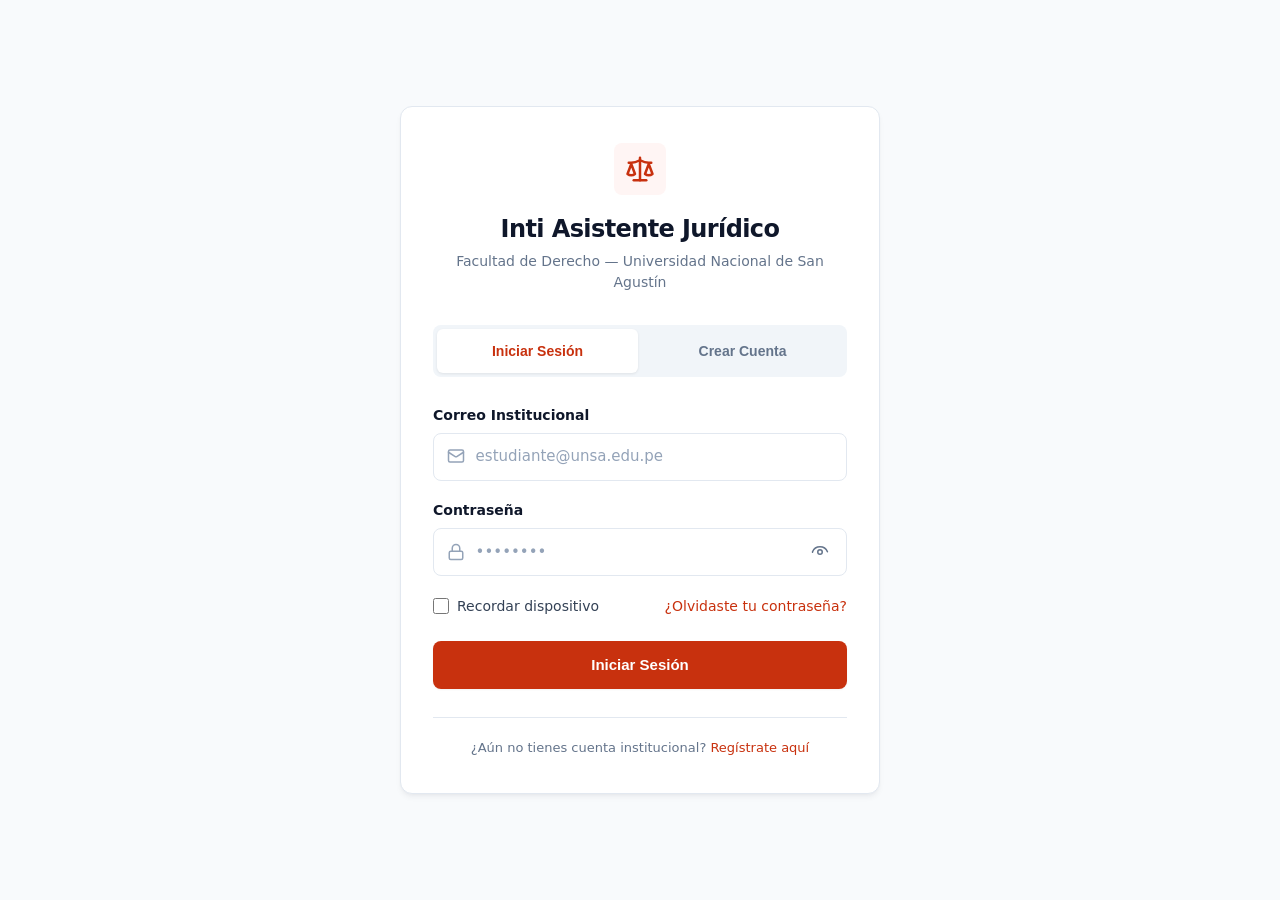
==== frontend/index.html @ 2daa5d87 "feat(frontend): implement responsive login and registration views with @unsa.edu.pe validation (#16)" ====
<!DOCTYPE html>
<html lang="es">
<head>
  <meta charset="UTF-8">
  <meta name="viewport" content="width=device-width, initial-scale=1.0">
  <title>Acceso Institucional — Inti Asistente Jurídico (UNSA)</title>
  <meta name="description" content="Portal de autenticación institucional de Inti, asistente jurídico basado en RAG para la Facultad de Derecho de la Universidad Nacional de San Agustín.">
  
  <!-- Estilos CSS -->
  <link rel="stylesheet" href="css/variables.css">
  <link rel="stylesheet" href="css/auth.css">
</head>
<body>

  <main class="auth-container" role="main">
    
    <!-- Encabezado Institucional -->
    <header class="auth-header">
      <div class="auth-brand-logo" data-icon="scale" aria-hidden="true"></div>
      <h1 class="auth-title">Inti Asistente Jurídico</h1>
      <p class="auth-subtitle">Facultad de Derecho — Universidad Nacional de San Agustín</p>
    </header>

    <!-- Banner Global de Notificaciones (Éxito / Error) -->
    <div id="global-alert" class="alert-banner" role="alert" aria-live="polite"></div>

    <!-- Navegación de Pestañas (Tabs) -->
    <nav class="auth-tabs" role="tablist" aria-label="Opciones de Acceso">
      <button 
        type="button" 
        id="tab-login" 
        class="tab-btn active" 
        role="tab" 
        aria-selected="true" 
        aria-controls="panel-login">
        Iniciar Sesión
      </button>
      <button 
        type="button" 
        id="tab-register" 
        class="tab-btn" 
        role="tab" 
        aria-selected="false" 
        aria-controls="panel-register">
        Crear Cuenta
      </button>
    </nav>

    <!-- Pestaña 1: Iniciar Sesión -->
    <section id="panel-login" class="auth-panel active" role="tabpanel" aria-labelledby="tab-login">
      <form id="form-login" novalidate>
        
        <div class="form-group">
          <label for="login-email" class="form-label">Correo Institucional</label>
          <div class="input-wrapper">
            <span class="input-prefix-icon" data-icon="mail" aria-hidden="true"></span>
            <input 
              type="email" 
              id="login-email" 
              name="email" 
              class="form-input" 
              placeholder="estudiante@unsa.edu.pe" 
              autocomplete="username" 
              required>
          </div>
          <div class="field-error-msg" id="login-email-error" aria-live="polite"></div>
        </div>

        <div class="form-group">
          <label for="login-password" class="form-label">Contraseña</label>
          <div class="input-wrapper">
            <span class="input-prefix-icon" data-icon="lock" aria-hidden="true"></span>
            <input 
              type="password" 
              id="login-password" 
              name="password" 
              class="form-input" 
              placeholder="••••••••" 
              autocomplete="current-password" 
              required>
            <button 
              type="button" 
              class="btn-toggle-password" 
              data-target="login-password">
            </button>
          </div>
          <div class="field-error-msg" id="login-password-error" aria-live="polite"></div>
        </div>

        <div class="form-utilities">
          <label class="checkbox-label">
            <input type="checkbox" id="remember-me" name="remember">
            <span>Recordar dispositivo</span>
          </label>
          <a href="#recuperar" class="auth-link" id="link-forgot-password">¿Olvidaste tu contraseña?</a>
        </div>

        <button type="submit" class="btn-submit">
          <span>Iniciar Sesión</span>
        </button>

        <footer class="auth-footer">
          <span>¿Aún no tienes cuenta institucional? </span>
          <a href="#registro" class="auth-link" data-switch-tab="register">Regístrate aquí</a>
        </footer>

      </form>
    </section>

    <!-- Pestaña 2: Crear Cuenta Institucional -->
    <section id="panel-register" class="auth-panel" role="tabpanel" aria-labelledby="tab-register">
      <form id="form-register" novalidate>

        <div class="form-group">
          <label for="reg-name" class="form-label">Nombres y Apellidos</label>
          <div class="input-wrapper">
            <span class="input-prefix-icon" data-icon="user" aria-hidden="true"></span>
            <input 
              type="text" 
              id="reg-name" 
              name="name" 
              class="form-input" 
              placeholder="Rodrigo Alexander Fernandez" 
              autocomplete="name" 
              required>
          </div>
          <div class="field-error-msg" id="reg-name-error" aria-live="polite"></div>
        </div>

        <div class="form-group">
          <label for="reg-email" class="form-label">Correo Institucional UNSA</label>
          <div class="input-wrapper">
            <span class="input-prefix-icon" data-icon="mail" aria-hidden="true"></span>
            <input 
              type="email" 
              id="reg-email" 
              name="email" 
              class="form-input" 
              placeholder="usuario@unsa.edu.pe" 
              autocomplete="email" 
              required>
          </div>
          <div class="field-error-msg" id="reg-email-error" aria-live="polite"></div>
        </div>

        <div class="form-group">
          <label for="reg-role" class="form-label">Rol Académico</label>
          <div class="input-wrapper">
            <select id="reg-role" name="role" class="form-select" required>
              <option value="" disabled selected>Seleccione su rol en la facultad</option>
              <option value="student">Estudiante de Pregrado (Derecho)</option>
              <option value="docent">Docente / Catedrático</option>
              <option value="researcher">Investigador / Egresado</option>
            </select>
          </div>
          <div class="field-error-msg" id="reg-role-error" aria-live="polite"></div>
        </div>

        <div class="form-group">
          <label for="reg-password" class="form-label">Contraseña</label>
          <div class="input-wrapper">
            <span class="input-prefix-icon" data-icon="lock" aria-hidden="true"></span>
            <input 
              type="password" 
              id="reg-password" 
              name="password" 
              class="form-input" 
              placeholder="Mínimo 8 caracteres" 
              autocomplete="new-password" 
              required>
            <button 
              type="button" 
              class="btn-toggle-password" 
              data-target="reg-password">
            </button>
          </div>
          
          <!-- Requisitos Dinámicos de Contraseña -->
          <div class="password-requirements">
            <div class="requirements-title">Requisitos mínimos de seguridad:</div>
            <div class="requirement-item" id="req-len">
              <span class="req-icon" data-icon="alertCircle"></span>
              <span>Al menos 8 caracteres</span>
            </div>
            <div class="requirement-item" id="req-upper">
              <span class="req-icon" data-icon="alertCircle"></span>
              <span>Al menos una letra mayúscula</span>
            </div>
            <div class="requirement-item" id="req-num">
              <span class="req-icon" data-icon="alertCircle"></span>
              <span>Al menos un número</span>
            </div>
            <div class="requirement-item" id="req-special">
              <span class="req-icon" data-icon="alertCircle"></span>
              <span>Al menos un símbolo o carácter especial</span>
            </div>
          </div>
          <div class="field-error-msg" id="reg-password-error" aria-live="polite"></div>
        </div>

        <div class="form-group">
          <label for="reg-password-confirm" class="form-label">Confirmar Contraseña</label>
          <div class="input-wrapper">
            <span class="input-prefix-icon" data-icon="lock" aria-hidden="true"></span>
            <input 
              type="password" 
              id="reg-password-confirm" 
              name="password_confirm" 
              class="form-input" 
              placeholder="Reingrese su contraseña" 
              autocomplete="new-password" 
              required>
            <button 
              type="button" 
              class="btn-toggle-password" 
              data-target="reg-password-confirm">
            </button>
          </div>
          <div class="field-error-msg" id="reg-password-confirm-error" aria-live="polite"></div>
        </div>

        <div class="form-group">
          <label class="checkbox-label">
            <input type="checkbox" id="reg-terms" name="terms" required>
            <span>Acepto el uso ético y académico de la plataforma para fines de investigación jurídica.</span>
          </label>
          <div class="field-error-msg" id="reg-terms-error" aria-live="polite"></div>
        </div>

        <button type="submit" class="btn-submit">
          <span>Crear Cuenta</span>
        </button>

        <footer class="auth-footer">
          <span>¿Ya tienes una cuenta registrada? </span>
          <a href="#login" class="auth-link" data-switch-tab="login">Inicia sesión</a>
        </footer>

      </form>
    </section>

  </main>

  <!-- Módulos JavaScript -->
  <script type="module" src="js/auth-validation.js"></script>
</body>
</html>
---- frontend/css/variables.css ----
:root {
  /* Paleta Institucional UNSA */
  --color-primary: #C8310E;
  --color-primary-hover: #A3260A;
  --color-primary-light: #FFF5F4;
  --color-primary-focus: rgba(200, 49, 14, 0.2);

  /* Neutros y Superficies */
  --color-bg-app: #F8FAFC;
  --color-surface-card: #FFFFFF;
  --color-text-title: #0F172A;
  --color-text-body: #334155;
  --color-text-muted: #64748B;
  --color-text-subtle: #94A3B8;
  --color-border-subtle: #E2E8F0;
  --color-border-hover: #CBD5E1;

  /* Estados Funcionales */
  --color-success: #059669;
  --color-success-bg: #ECFDF5;
  --color-success-border: #A7F3D0;
  
  --color-error: #DC2626;
  --color-error-bg: #FEF2F2;
  --color-error-border: #FECACA;

  /* Tipografía */
  --font-sans: system-ui, -apple-system, BlinkMacSystemFont, "Segoe UI", Roboto, "Helvetica Neue", Arial, sans-serif;
  --font-mono: ui-monospace, SFMono-Regular, Menlo, Monaco, Consolas, monospace;

  /* Espaciados */
  --radius-sm: 6px;
  --radius-md: 8px;
  --radius-lg: 12px;
  --radius-pill: 9999px;

  /* Sombras Suaves (Sin bordes duros) */
  --shadow-card: 0 4px 6px -1px rgba(15, 23, 42, 0.05), 0 2px 4px -2px rgba(15, 23, 42, 0.05);
  --shadow-button: 0 1px 2px 0 rgba(0, 0, 0, 0.05);
  --shadow-dropdown: 0 10px 15px -3px rgba(15, 23, 42, 0.08), 0 4px 6px -4px rgba(15, 23, 42, 0.03);

  /* Transiciones */
  --transition-fast: 150ms cubic-bezier(0.4, 0, 0.2, 1);
  --transition-normal: 200ms cubic-bezier(0.4, 0, 0.2, 1);
}
---- frontend/css/auth.css ----
@import url('./variables.css');

/* Reseteo básico y tipografía */
*, *::before, *::after {
  box-sizing: border-box;
  margin: 0;
  padding: 0;
}

body {
  font-family: var(--font-sans);
  background-color: var(--color-bg-app);
  color: var(--color-text-body);
  line-height: 1.5;
  min-height: 100vh;
  display: flex;
  flex-direction: column;
  justify-content: center;
  align-items: center;
  padding: 1.5rem 1rem;
  -webkit-font-smoothing: antialiased;
}

/* Contenedor Principal (Card de Autenticación) */
.auth-container {
  width: 100%;
  max-width: 480px;
  background-color: var(--color-surface-card);
  border: 1px solid var(--color-border-subtle);
  border-radius: var(--radius-lg);
  box-shadow: var(--shadow-card);
  padding: 2.25rem 2rem;
  transition: box-shadow var(--transition-normal);
}

/* Encabezado Institucional */
.auth-header {
  text-align: center;
  margin-bottom: 2rem;
}

.auth-brand-logo {
  display: inline-flex;
  align-items: center;
  justify-content: center;
  width: 52px;
  height: 52px;
  background-color: var(--color-primary-light);
  color: var(--color-primary);
  border-radius: var(--radius-md);
  margin-bottom: 1rem;
}

.auth-brand-logo .ui-icon {
  width: 30px;
  height: 30px;
}

.auth-title {
  font-size: 1.5rem;
  font-weight: 700;
  color: var(--color-text-title);
  letter-spacing: -0.025em;
  margin-bottom: 0.25rem;
}

.auth-subtitle {
  font-size: 0.875rem;
  color: var(--color-text-muted);
}

/* Conmutador de Pestañas (Tabs) */
.auth-tabs {
  display: flex;
  background-color: #F1F5F9;
  padding: 0.25rem;
  border-radius: var(--radius-md);
  margin-bottom: 1.75rem;
  gap: 0.25rem;
}

.tab-btn {
  flex: 1;
  background: transparent;
  border: none;
  border-radius: var(--radius-sm);
  padding: 0.625rem 1rem;
  font-size: 0.875rem;
  font-weight: 600;
  color: var(--color-text-muted);
  cursor: pointer;
  transition: all var(--transition-fast);
  text-align: center;
  min-height: 44px;
}

.tab-btn:hover:not(.active) {
  color: var(--color-text-title);
}

.tab-btn.active {
  background-color: var(--color-surface-card);
  color: var(--color-primary);
  box-shadow: 0 1px 3px rgba(0, 0, 0, 0.08);
}

/* Paneles de Formulario */
.auth-panel {
  display: none;
  animation: fadeIn 200ms ease-out forwards;
}

.auth-panel.active {
  display: block;
}

@keyframes fadeIn {
  from {
    opacity: 0;
    transform: translateY(4px);
  }
  to {
    opacity: 1;
    transform: translateY(0);
  }
}

/* Grupos de Formulario */
.form-group {
  margin-bottom: 1.25rem;
}

.form-label {
  display: block;
  font-size: 0.875rem;
  font-weight: 600;
  color: var(--color-text-title);
  margin-bottom: 0.4rem;
}

.input-wrapper {
  position: relative;
  display: flex;
  align-items: center;
}

.input-prefix-icon {
  position: absolute;
  left: 0.875rem;
  color: var(--color-text-subtle);
  pointer-events: none;
  display: inline-flex;
  align-items: center;
  justify-content: center;
}

.input-prefix-icon .ui-icon {
  width: 18px;
  height: 18px;
}

.form-input, .form-select {
  width: 100%;
  height: 48px;
  padding: 0 2.75rem 0 2.6rem;
  font-size: 0.9375rem;
  font-family: inherit;
  color: var(--color-text-title);
  background-color: var(--color-surface-card);
  border: 1px solid var(--color-border-subtle);
  border-radius: var(--radius-md);
  transition: border-color var(--transition-fast), box-shadow var(--transition-fast);
  outline: none;
}

.form-select {
  appearance: none;
  background-image: url("data:image/svg+xml,%3Csvg xmlns='http://www.w3.org/2000/svg' viewBox='0 0 24 24' fill='none' stroke='%2364748B' stroke-width='2' stroke-linecap='round' stroke-linejoin='round'%3E%3Cpath d='m6 9 6 6 6-6'/%3E%3C/svg%3E");
  background-repeat: no-repeat;
  background-position: right 0.875rem center;
  background-size: 16px;
  cursor: pointer;
}

.form-input::placeholder {
  color: var(--color-text-subtle);
}

.form-input:hover:not(:focus),
.form-select:hover:not(:focus) {
  border-color: var(--color-border-hover);
}

.form-input:focus,
.form-select:focus {
  border-color: var(--color-primary);
  box-shadow: 0 0 0 3px var(--color-primary-focus);
}

/* Estados de Error en Inputs */
.form-group.has-error .form-input {
  border-color: var(--color-error);
  background-color: var(--color-error-bg);
}

.form-group.has-error .form-input:focus {
  box-shadow: 0 0 0 3px rgba(220, 38, 38, 0.2);
}

.form-group.has-error .input-prefix-icon {
  color: var(--color-error);
}

.field-error-msg {
  display: none;
  font-size: 0.8125rem;
  color: var(--color-error);
  margin-top: 0.35rem;
  gap: 0.35rem;
  align-items: center;
}

.form-group.has-error .field-error-msg {
  display: flex;
}

.field-error-msg .ui-icon {
  width: 14px;
  height: 14px;
  flex-shrink: 0;
}

/* Botón Toggle Visibilidad Contraseña */
.btn-toggle-password {
  position: absolute;
  right: 0.75rem;
  background: transparent;
  border: none;
  color: var(--color-text-muted);
  cursor: pointer;
  padding: 0.375rem;
  border-radius: var(--radius-sm);
  display: inline-flex;
  align-items: center;
  justify-content: center;
  transition: color var(--transition-fast);
}

.btn-toggle-password:hover {
  color: var(--color-text-title);
}

.btn-toggle-password:focus-visible {
  outline: 2px solid var(--color-primary);
  outline-offset: 1px;
}

.btn-toggle-password .ui-icon {
  width: 18px;
  height: 18px;
}

/* Checklist de Fortaleza de Contraseña */
.password-requirements {
  margin-top: 0.6rem;
  padding: 0.75rem 0.875rem;
  background-color: #F8FAFC;
  border: 1px solid var(--color-border-subtle);
  border-radius: var(--radius-md);
  font-size: 0.8125rem;
}

.requirements-title {
  font-weight: 600;
  color: var(--color-text-muted);
  margin-bottom: 0.4rem;
}

.requirement-item {
  display: flex;
  align-items: center;
  gap: 0.5rem;
  color: var(--color-text-muted);
  margin-top: 0.25rem;
  transition: color var(--transition-fast);
}

.requirement-item .ui-icon {
  width: 14px;
  height: 14px;
  color: var(--color-text-subtle);
  transition: color var(--transition-fast);
}

.requirement-item.valid {
  color: var(--color-success);
}

.requirement-item.valid .ui-icon {
  color: var(--color-success);
}

/* Fila de Utilidades (Recordar / Recuperar Contraseña) */
.form-utilities {
  display: flex;
  justify-content: space-between;
  align-items: center;
  margin-bottom: 1.5rem;
  font-size: 0.875rem;
}

.checkbox-label {
  display: inline-flex;
  align-items: center;
  gap: 0.5rem;
  color: var(--color-text-body);
  cursor: pointer;
  user-select: none;
}

.checkbox-label input[type="checkbox"] {
  width: 16px;
  height: 16px;
  accent-color: var(--color-primary);
  border-radius: 4px;
  cursor: pointer;
}

.auth-link {
  color: var(--color-primary);
  text-decoration: none;
  font-weight: 500;
  transition: color var(--transition-fast);
}

.auth-link:hover {
  color: var(--color-primary-hover);
  text-decoration: underline;
}

.auth-link:focus-visible {
  outline: 2px solid var(--color-primary);
  outline-offset: 2px;
}

/* Botón de Envío Principal */
.btn-submit {
  width: 100%;
  height: 48px;
  background-color: var(--color-primary);
  color: #FFFFFF;
  border: none;
  border-radius: var(--radius-md);
  font-size: 0.9375rem;
  font-weight: 600;
  cursor: pointer;
  display: flex;
  align-items: center;
  justify-content: center;
  gap: 0.5rem;
  box-shadow: var(--shadow-button);
  transition: background-color var(--transition-fast), transform var(--transition-fast), box-shadow var(--transition-fast);
}

.btn-submit:hover:not(:disabled) {
  background-color: var(--color-primary-hover);
}

.btn-submit:active:not(:disabled) {
  transform: scale(0.99);
}

.btn-submit:focus-visible {
  outline: 2px solid var(--color-primary);
  outline-offset: 2px;
}

.btn-submit:disabled {
  opacity: 0.65;
  cursor: not-allowed;
}

.btn-submit .ui-icon {
  width: 18px;
  height: 18px;
}

/* Spinner Animado */
@keyframes spin {
  to {
    transform: rotate(360deg);
  }
}

.ui-spinner {
  animation: spin 750ms linear infinite;
}

/* Banner de Alerta Global */
.alert-banner {
  display: none;
  padding: 0.875rem 1rem;
  border-radius: var(--radius-md);
  margin-bottom: 1.25rem;
  font-size: 0.875rem;
  line-height: 1.4;
  align-items: flex-start;
  gap: 0.625rem;
}

.alert-banner.active {
  display: flex;
}

.alert-banner.alert-error {
  background-color: var(--color-error-bg);
  border: 1px solid var(--color-error-border);
  color: var(--color-error);
}

.alert-banner.alert-success {
  background-color: var(--color-success-bg);
  border: 1px solid var(--color-success-border);
  color: var(--color-success);
}

.alert-banner .ui-icon {
  width: 18px;
  height: 18px;
  flex-shrink: 0;
  margin-top: 0.1rem;
}

/* Pie de Página de la Card */
.auth-footer {
  margin-top: 1.75rem;
  padding-top: 1.25rem;
  border-top: 1px solid var(--color-border-subtle);
  text-align: center;
  font-size: 0.8125rem;
  color: var(--color-text-muted);
}

/* Responsive (Dispositivos Móviles < 768px) */
@media (max-width: 767px) {
  body {
    padding: 0.75rem;
    justify-content: flex-start;
  }

  .auth-container {
    max-width: 100%;
    padding: 1.5rem 1.125rem;
    border-radius: var(--radius-md);
  }

  .auth-title {
    font-size: 1.35rem;
  }

  .form-input, .form-select, .btn-submit {
    height: 50px; /* Tamaño táctil accesible */
  }

  .form-utilities {
    flex-direction: column;
    align-items: flex-start;
    gap: 0.75rem;
  }
}
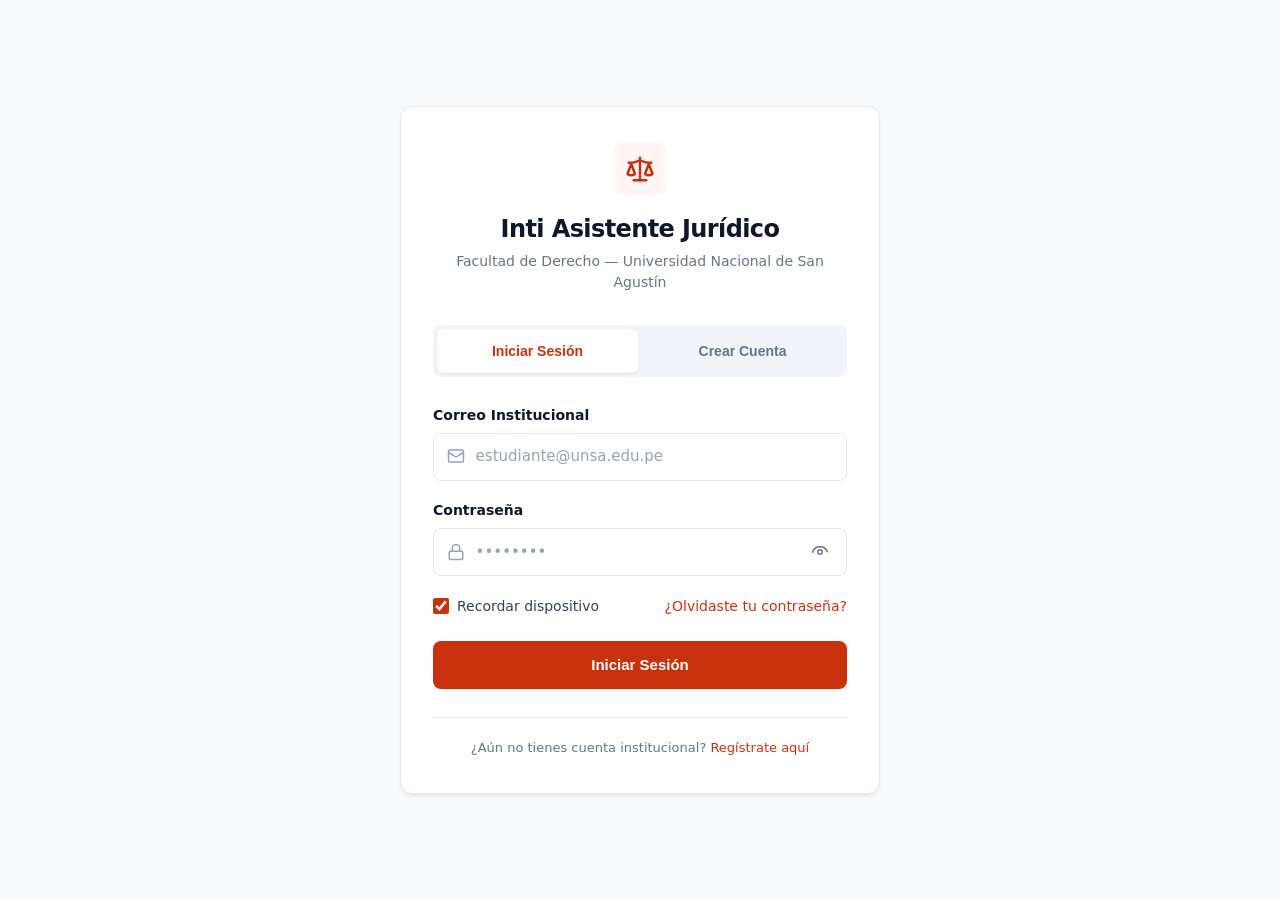
==== commit eb0a4ab4: "feat(frontend): connect auth client with session persistence and mock fallback (#17) - Implement Api" ====
--- a/frontend/index.html
+++ b/frontend/index.html
@@ -89,7 +89,7 @@
 
         <div class="form-utilities">
           <label class="checkbox-label">
-            <input type="checkbox" id="remember-me" name="remember">
+            <input type="checkbox" id="remember-me" name="remember" checked>
             <span>Recordar dispositivo</span>
           </label>
           <a href="#recuperar" class="auth-link" id="link-forgot-password">¿Olvidaste tu contraseña?</a>
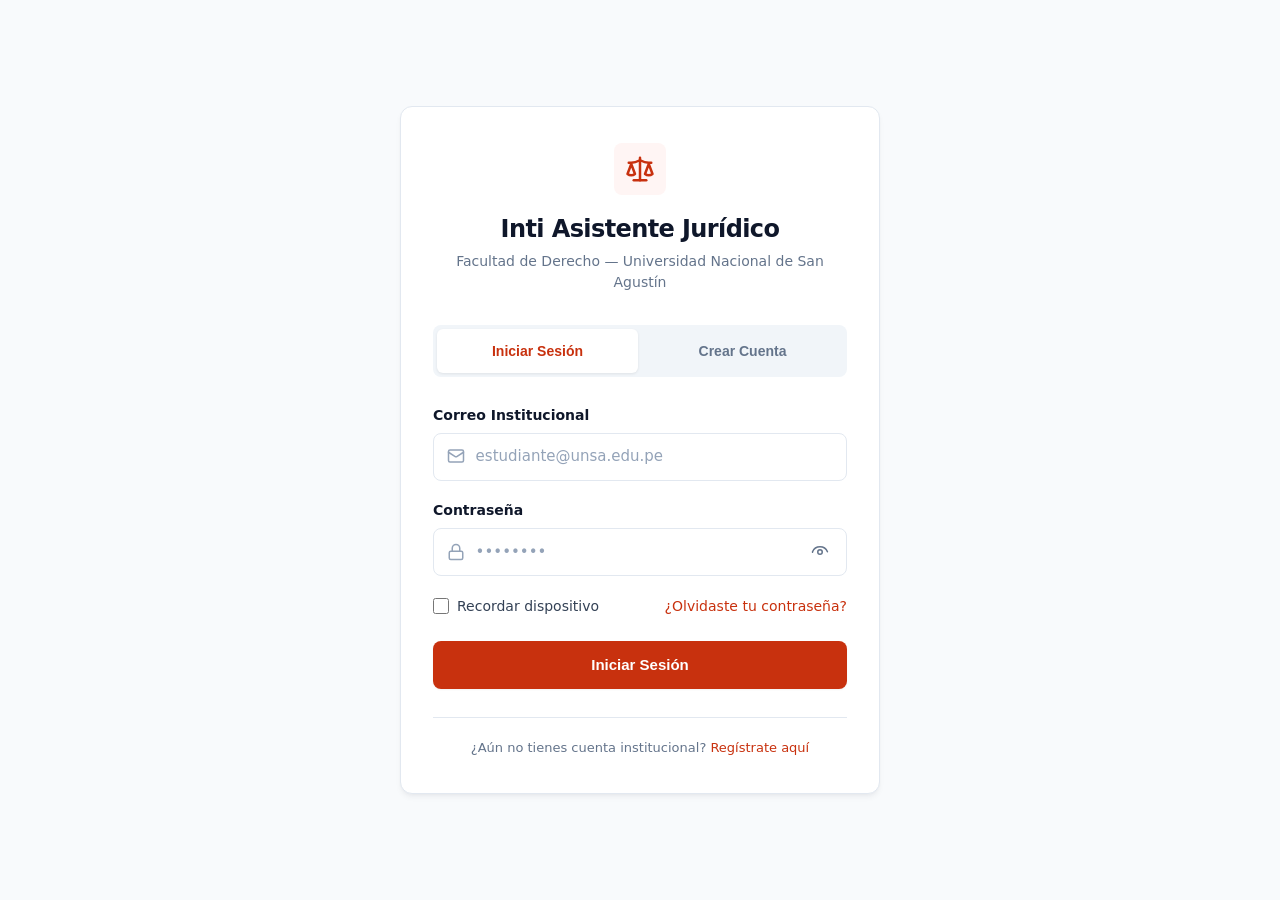
==== commit 8d25cf34: "Merge pull request #24 from jorghee/feat/16-task-05.3-login-register-views [TASK-05.3] Maquetar vist" ====
--- a/frontend/index.html
+++ b/frontend/index.html
@@ -89,7 +89,7 @@
 
         <div class="form-utilities">
           <label class="checkbox-label">
-            <input type="checkbox" id="remember-me" name="remember" checked>
+            <input type="checkbox" id="remember-me" name="remember">
             <span>Recordar dispositivo</span>
           </label>
           <a href="#recuperar" class="auth-link" id="link-forgot-password">¿Olvidaste tu contraseña?</a>
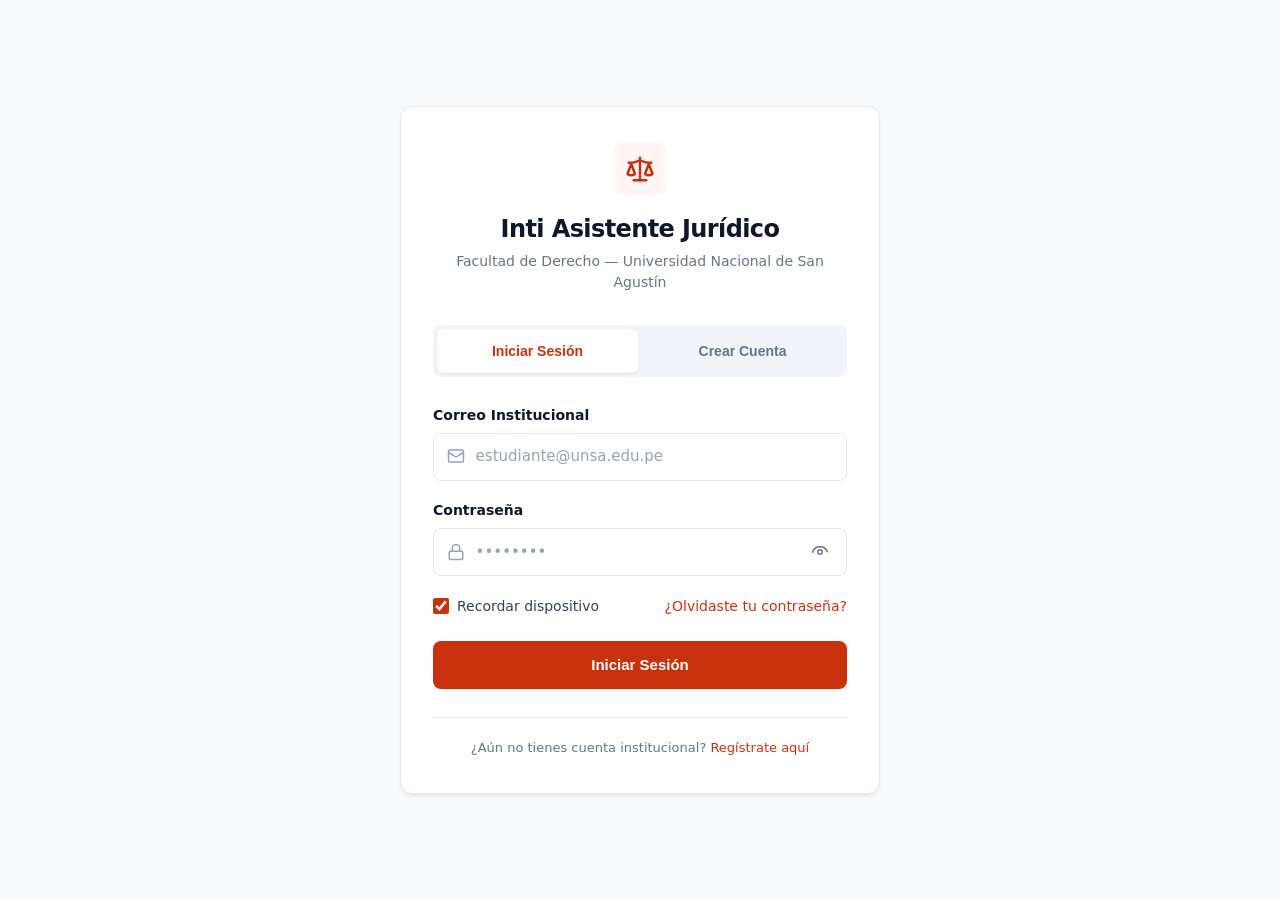
==== commit cd867939: "Merge pull request #25 from jorghee/feat/17-task-05.4-auth-api-client feat(frontend): connect auth c" ====
--- a/frontend/index.html
+++ b/frontend/index.html
@@ -89,7 +89,7 @@
 
         <div class="form-utilities">
           <label class="checkbox-label">
-            <input type="checkbox" id="remember-me" name="remember">
+            <input type="checkbox" id="remember-me" name="remember" checked>
             <span>Recordar dispositivo</span>
           </label>
           <a href="#recuperar" class="auth-link" id="link-forgot-password">¿Olvidaste tu contraseña?</a>
